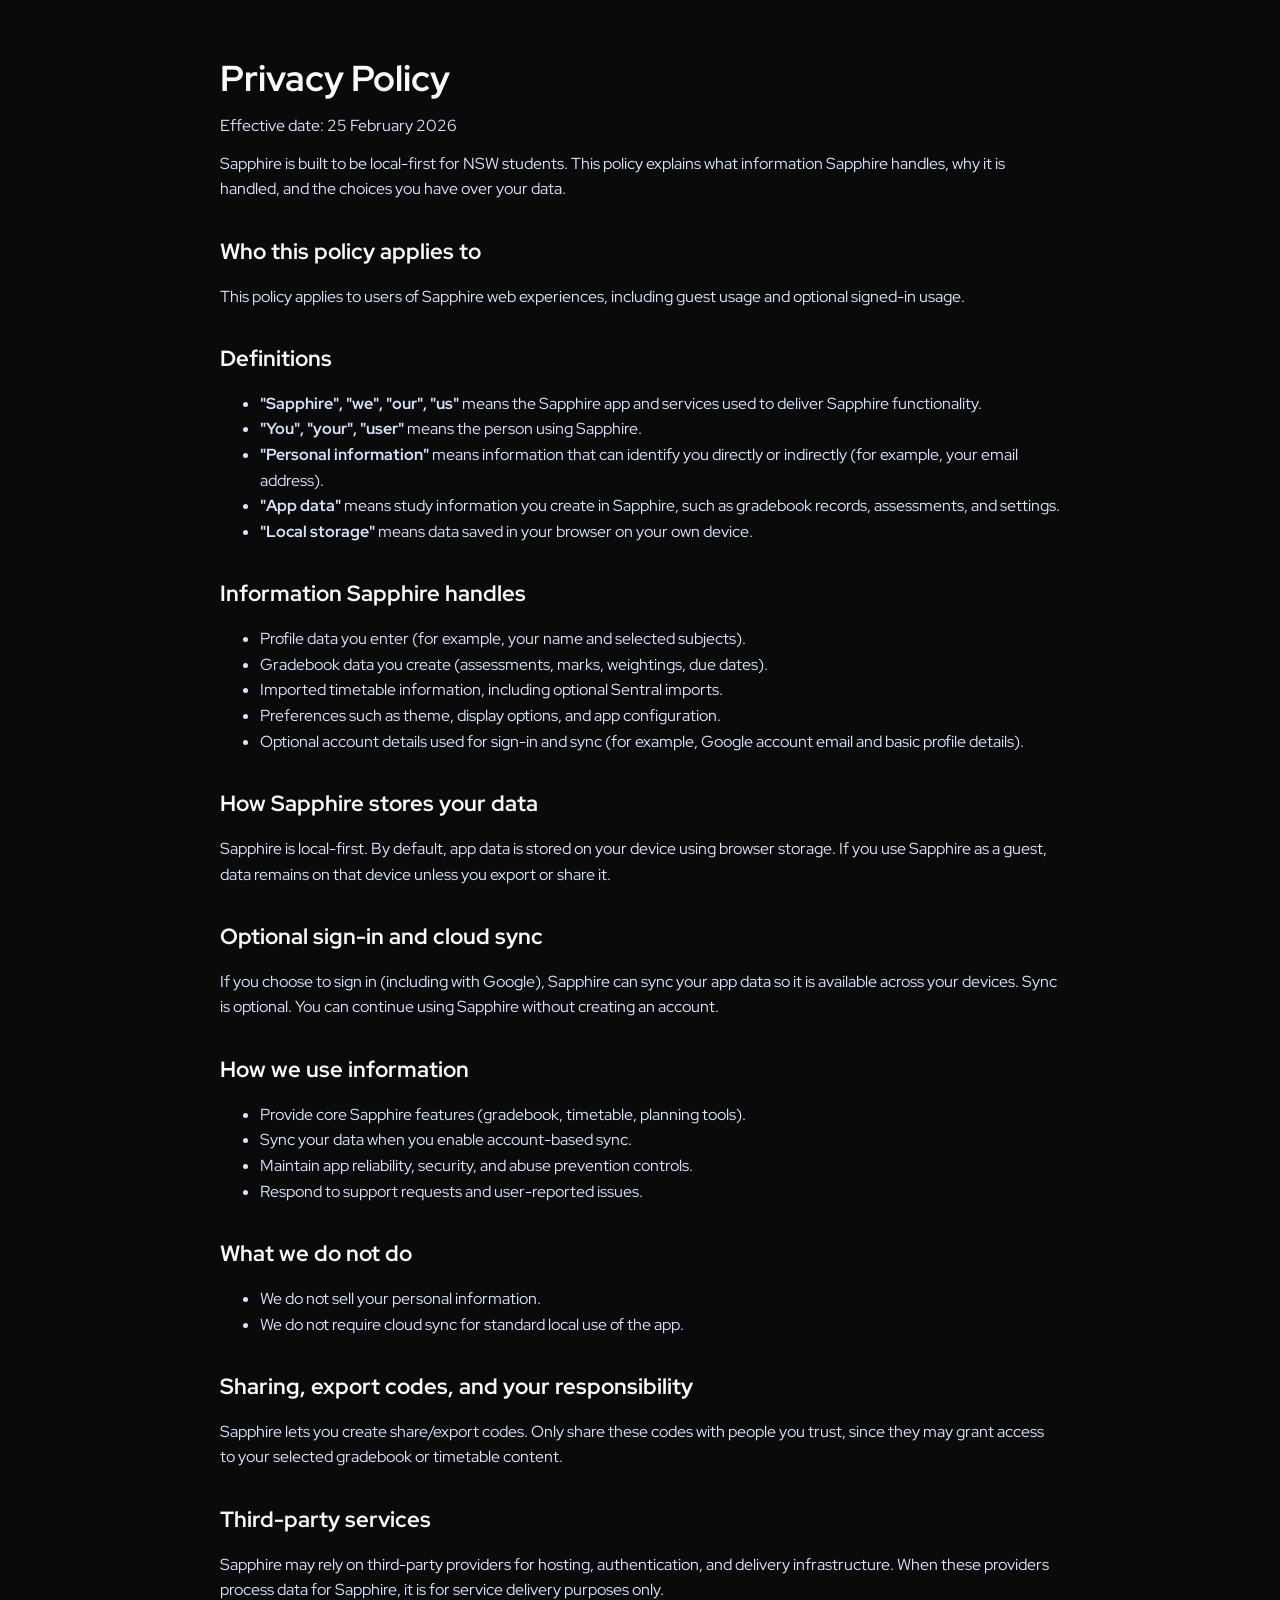
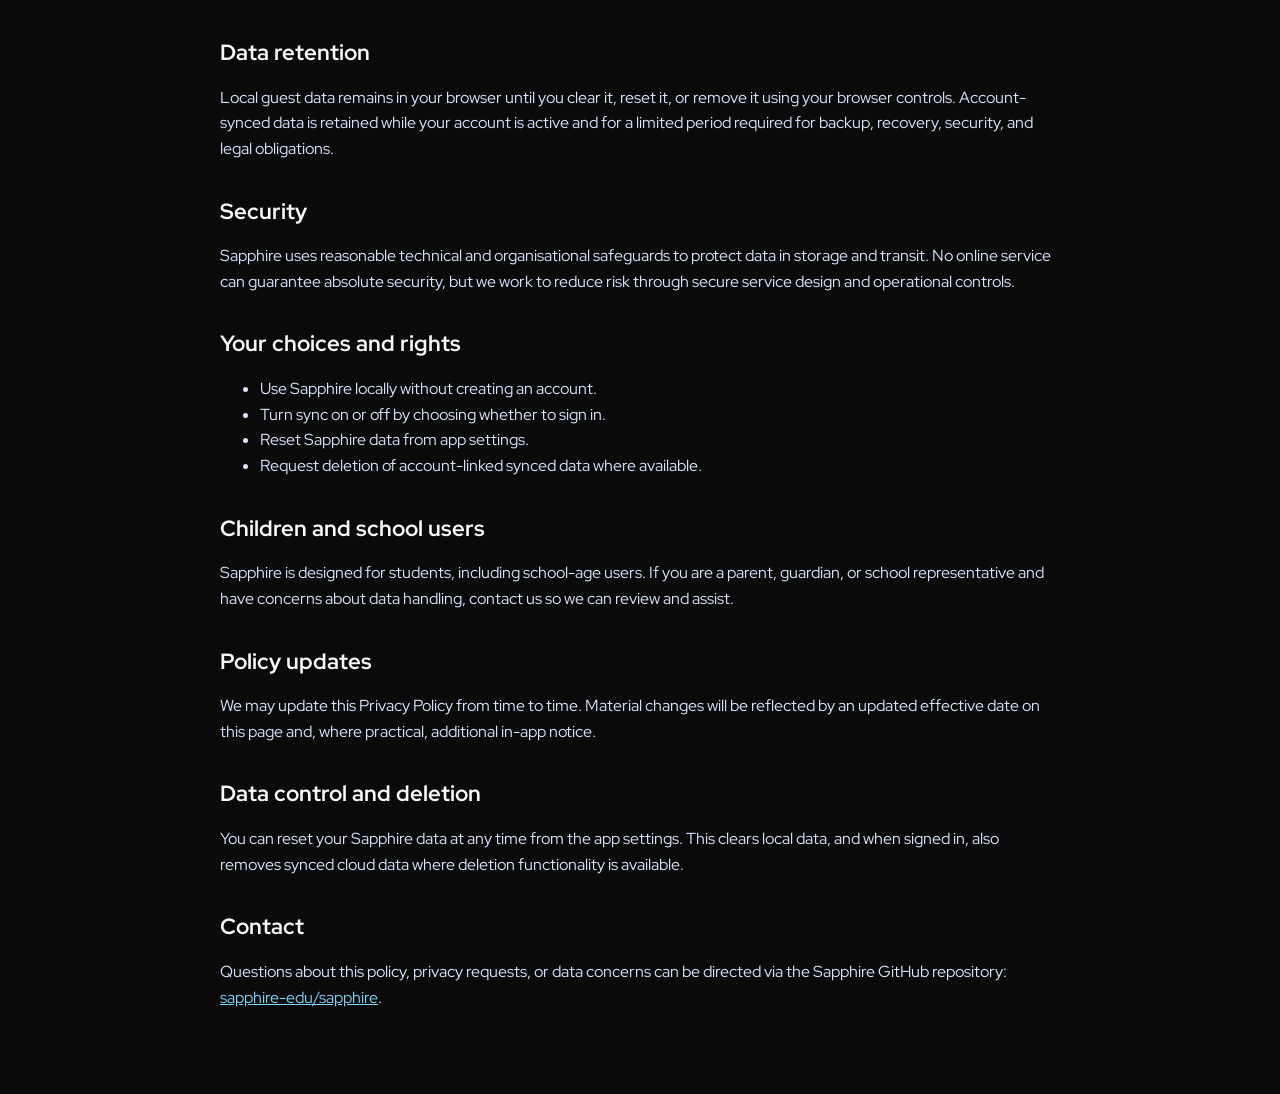
==== privacy.html @ 753c78bb "eyah" ====
<!doctype html>
<html lang="en">
  <head>
    <meta charset="UTF-8" />
    <meta name="viewport" content="width=device-width, initial-scale=1.0" />
    <title>Sapphire Privacy Policy</title>
    <link rel="icon" href="favicon.png" />
    <link
      rel="stylesheet"
      href="https://fonts.googleapis.com/css2?family=Inter:wght@400;500;600;700;800&display=swap"
    />
    <link
      rel="stylesheet"
      href="https://fonts.googleapis.com/css2?family=Red+Hat+Display:wght@400;500;600;700;800&display=swap"
    />
    <link rel="stylesheet" href="style.css" />
  </head>
  <body>
    <main>
      <h1>Privacy Policy</h1>
      <p>Effective date: 25 February 2026</p>
      <p>
        Sapphire is built to be local-first for NSW students. This policy
        explains what information Sapphire handles, why it is handled, and the
        choices you have over your data.
      </p>

      <h2>Who this policy applies to</h2>
      <p>
        This policy applies to users of Sapphire web experiences, including
        guest usage and optional signed-in usage.
      </p>

      <h2>Definitions</h2>
      <ul>
        <li>
          <strong>"Sapphire", "we", "our", "us"</strong> means the Sapphire app
          and services used to deliver Sapphire functionality.
        </li>
        <li>
          <strong>"You", "your", "user"</strong> means the person using
          Sapphire.
        </li>
        <li>
          <strong>"Personal information"</strong> means information that can
          identify you directly or indirectly (for example, your email address).
        </li>
        <li>
          <strong>"App data"</strong> means study information you create in
          Sapphire, such as gradebook records, assessments, and settings.
        </li>
        <li>
          <strong>"Local storage"</strong> means data saved in your browser on
          your own device.
        </li>
      </ul>

      <h2>Information Sapphire handles</h2>
      <ul>
        <li>
          Profile data you enter (for example, your name and selected subjects).
        </li>
        <li>
          Gradebook data you create (assessments, marks, weightings, due dates).
        </li>
        <li>
          Imported timetable information, including optional Sentral imports.
        </li>
        <li>
          Preferences such as theme, display options, and app configuration.
        </li>
        <li>
          Optional account details used for sign-in and sync (for example,
          Google account email and basic profile details).
        </li>
      </ul>

      <h2>How Sapphire stores your data</h2>
      <p>
        Sapphire is local-first. By default, app data is stored on your device
        using browser storage. If you use Sapphire as a guest, data remains on
        that device unless you export or share it.
      </p>

      <h2>Optional sign-in and cloud sync</h2>
      <p>
        If you choose to sign in (including with Google), Sapphire can sync your
        app data so it is available across your devices. Sync is optional. You
        can continue using Sapphire without creating an account.
      </p>

      <h2>How we use information</h2>
      <ul>
        <li>
          Provide core Sapphire features (gradebook, timetable, planning tools).
        </li>
        <li>Sync your data when you enable account-based sync.</li>
        <li>
          Maintain app reliability, security, and abuse prevention controls.
        </li>
        <li>Respond to support requests and user-reported issues.</li>
      </ul>

      <h2>What we do not do</h2>
      <ul>
        <li>We do not sell your personal information.</li>
        <li>We do not require cloud sync for standard local use of the app.</li>
      </ul>

      <h2>Sharing, export codes, and your responsibility</h2>
      <p>
        Sapphire lets you create share/export codes. Only share these codes with
        people you trust, since they may grant access to your selected gradebook
        or timetable content.
      </p>

      <h2>Third-party services</h2>
      <p>
        Sapphire may rely on third-party providers for hosting, authentication,
        and delivery infrastructure. When these providers process data for
        Sapphire, it is for service delivery purposes only.
      </p>

      <h2>Data retention</h2>
      <p>
        Local guest data remains in your browser until you clear it, reset it,
        or remove it using your browser controls. Account-synced data is
        retained while your account is active and for a limited period required
        for backup, recovery, security, and legal obligations.
      </p>

      <h2>Security</h2>
      <p>
        Sapphire uses reasonable technical and organisational safeguards to
        protect data in storage and transit. No online service can guarantee
        absolute security, but we work to reduce risk through secure service
        design and operational controls.
      </p>

      <h2>Your choices and rights</h2>
      <ul>
        <li>Use Sapphire locally without creating an account.</li>
        <li>Turn sync on or off by choosing whether to sign in.</li>
        <li>Reset Sapphire data from app settings.</li>
        <li>Request deletion of account-linked synced data where available.</li>
      </ul>

      <h2>Children and school users</h2>
      <p>
        Sapphire is designed for students, including school-age users. If you
        are a parent, guardian, or school representative and have concerns about
        data handling, contact us so we can review and assist.
      </p>

      <h2>Policy updates</h2>
      <p>
        We may update this Privacy Policy from time to time. Material changes
        will be reflected by an updated effective date on this page and, where
        practical, additional in-app notice.
      </p>

      <h2>Data control and deletion</h2>
      <p>
        You can reset your Sapphire data at any time from the app settings. This
        clears local data, and when signed in, also removes synced cloud data
        where deletion functionality is available.
      </p>

      <h2>Contact</h2>
      <p>
        Questions about this policy, privacy requests, or data concerns can be
        directed via the Sapphire GitHub repository:
        <a
          href="https://github.com/sapphire-edu/sapphire"
          target="_blank"
          rel="noopener noreferrer"
          >sapphire-edu/sapphire</a
        >.
      </p>
    </main>
  </body>
</html>
---- style.css ----
:root {
  color-scheme: dark;
}

body {
  margin: 0;
  font-family: "Red Hat Display", "Inter", "Segoe UI", sans-serif;
  background: #0a0a0a;
  color: #f8fafc;
  line-height: 1.6;
}

main {
  max-width: 840px;
  margin: 0 auto;
  padding: 56px 24px 72px;
}

h1,
h2 {
  line-height: 1.25;
}

h1 {
  margin: 0 0 8px;
  font-size: 36px;
}

h2 {
  margin-top: 36px;
  font-size: 22px;
}

p,
ul {
  margin: 12px 0;
  color: #dbe4ff;
}

a {
  color: #7dd3fc;
}
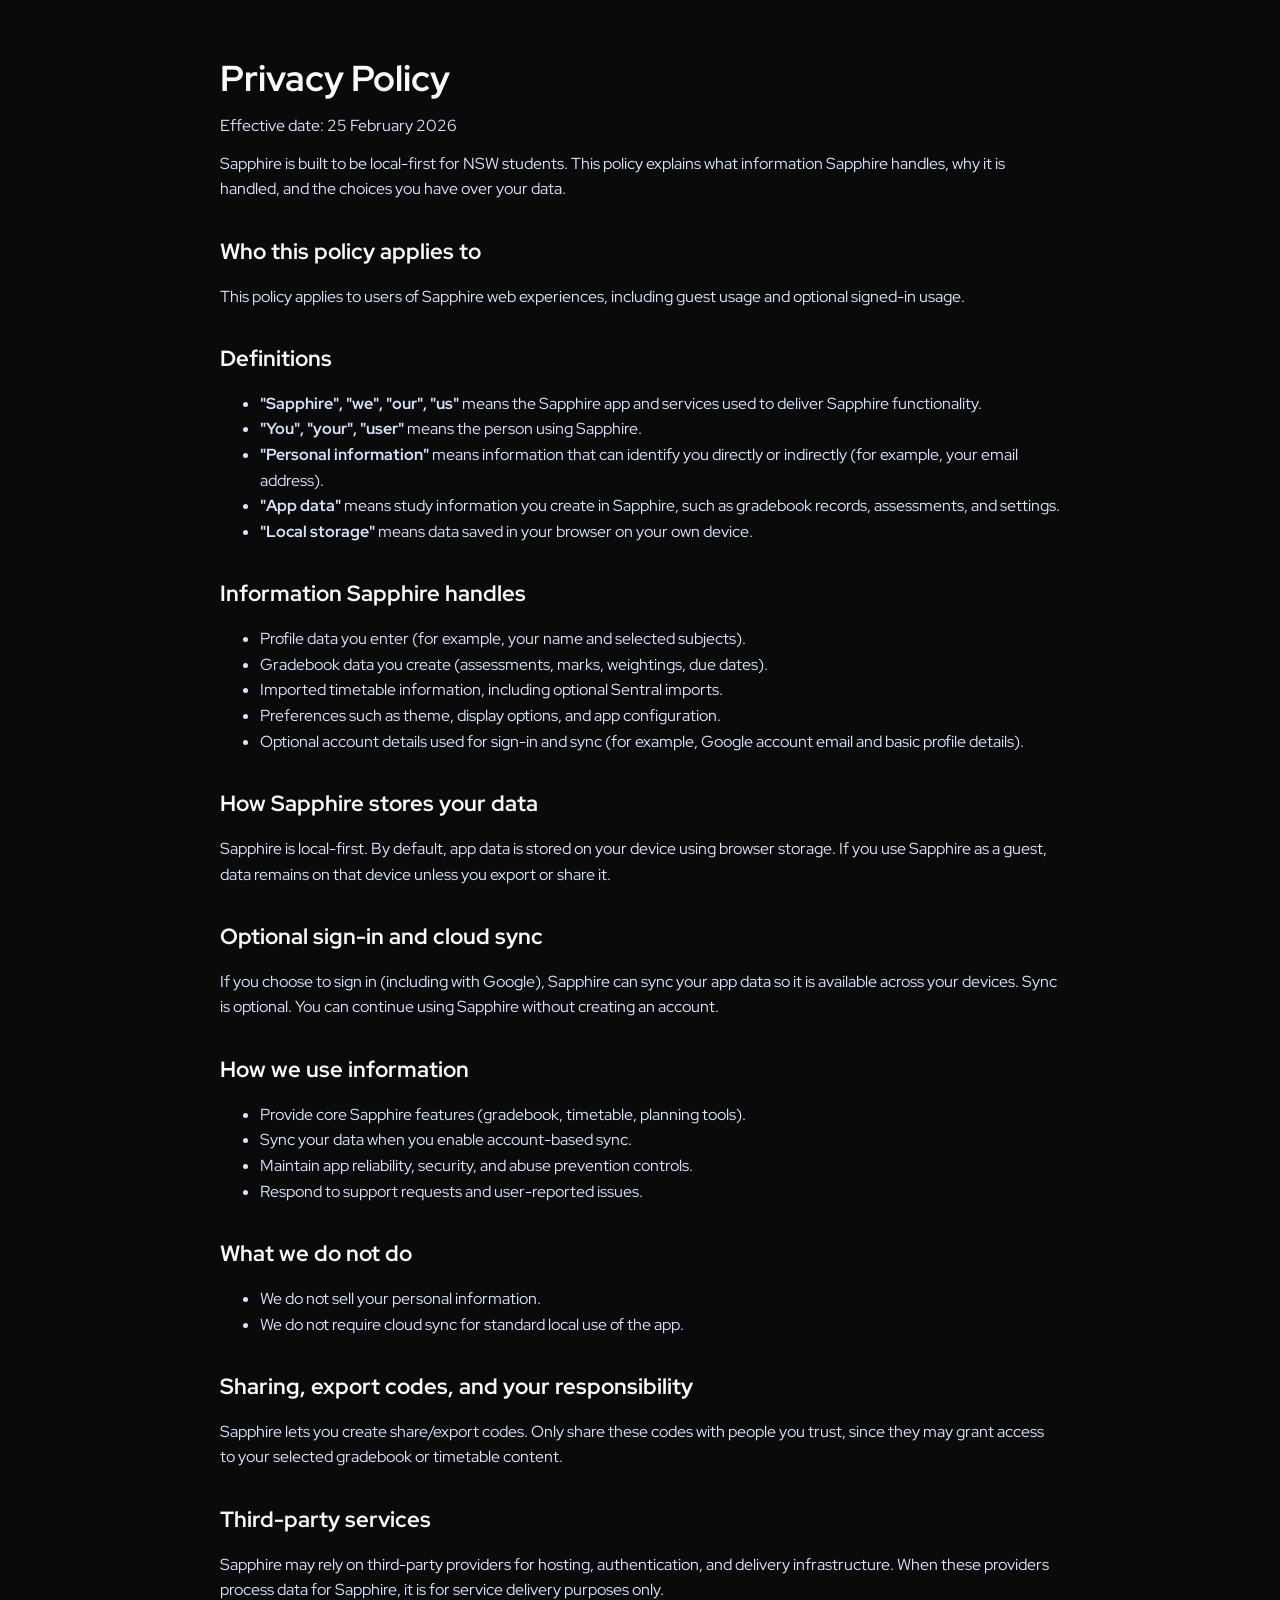
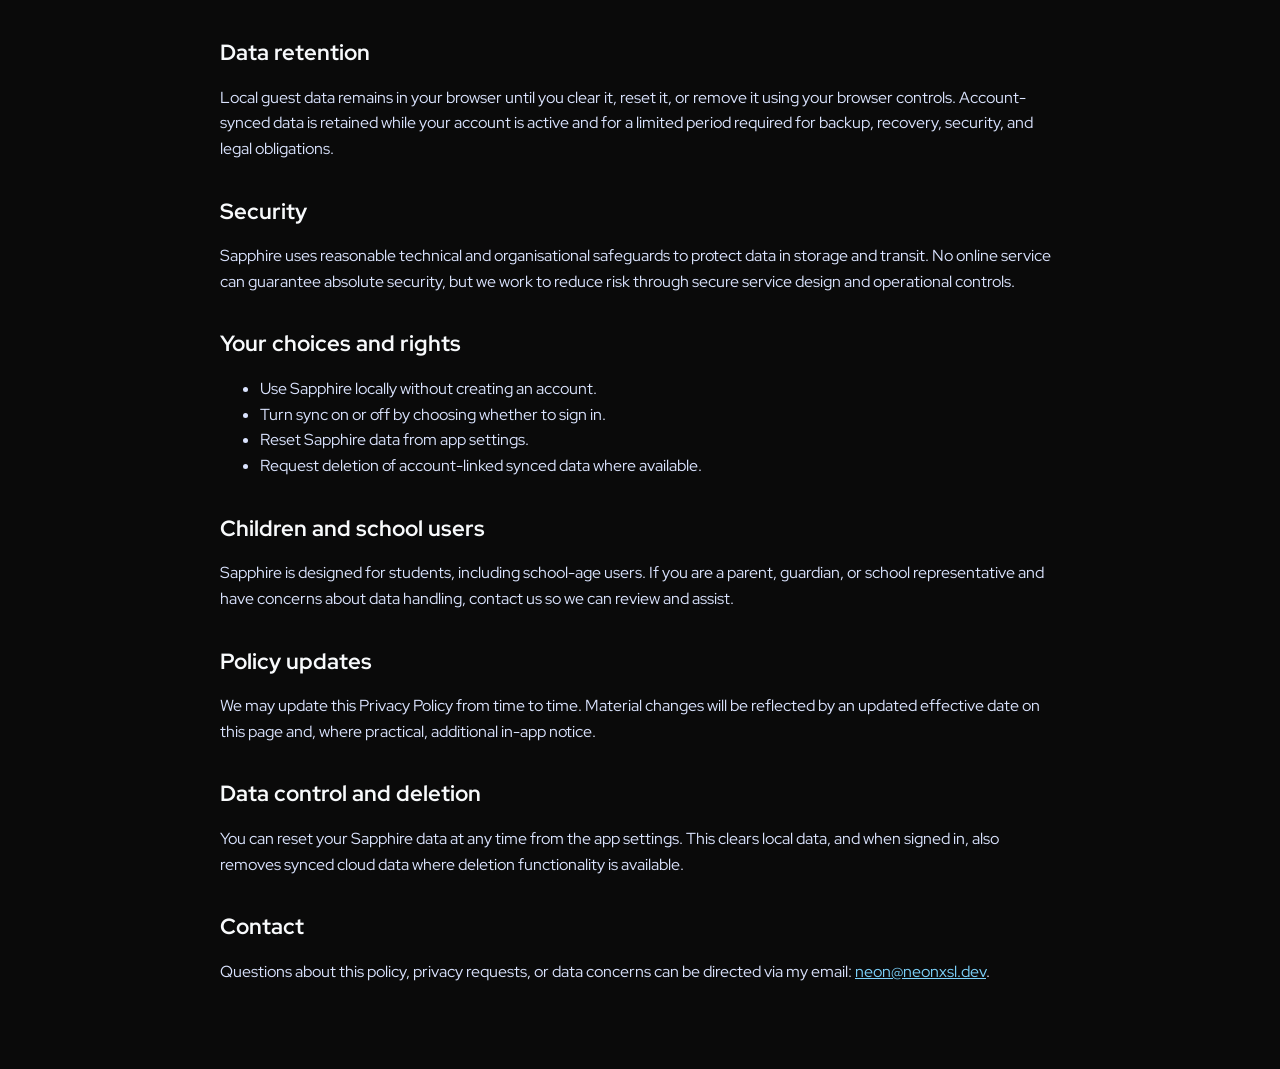
==== commit fdadce81: "Update contact method in privacy policy" ====
--- a/privacy.html
+++ b/privacy.html
@@ -169,14 +169,14 @@
       <h2>Contact</h2>
       <p>
         Questions about this policy, privacy requests, or data concerns can be
-        directed via the Sapphire GitHub repository:
+        directed via my email:
         <a
-          href="https://github.com/sapphire-edu/sapphire"
+          href="mailto:neon@neonxsl.dev"
           target="_blank"
           rel="noopener noreferrer"
-          >sapphire-edu/sapphire</a
+          >neon@neonxsl.dev</a
         >.
       </p>
     </main>
   </body>
-</html>+</html>
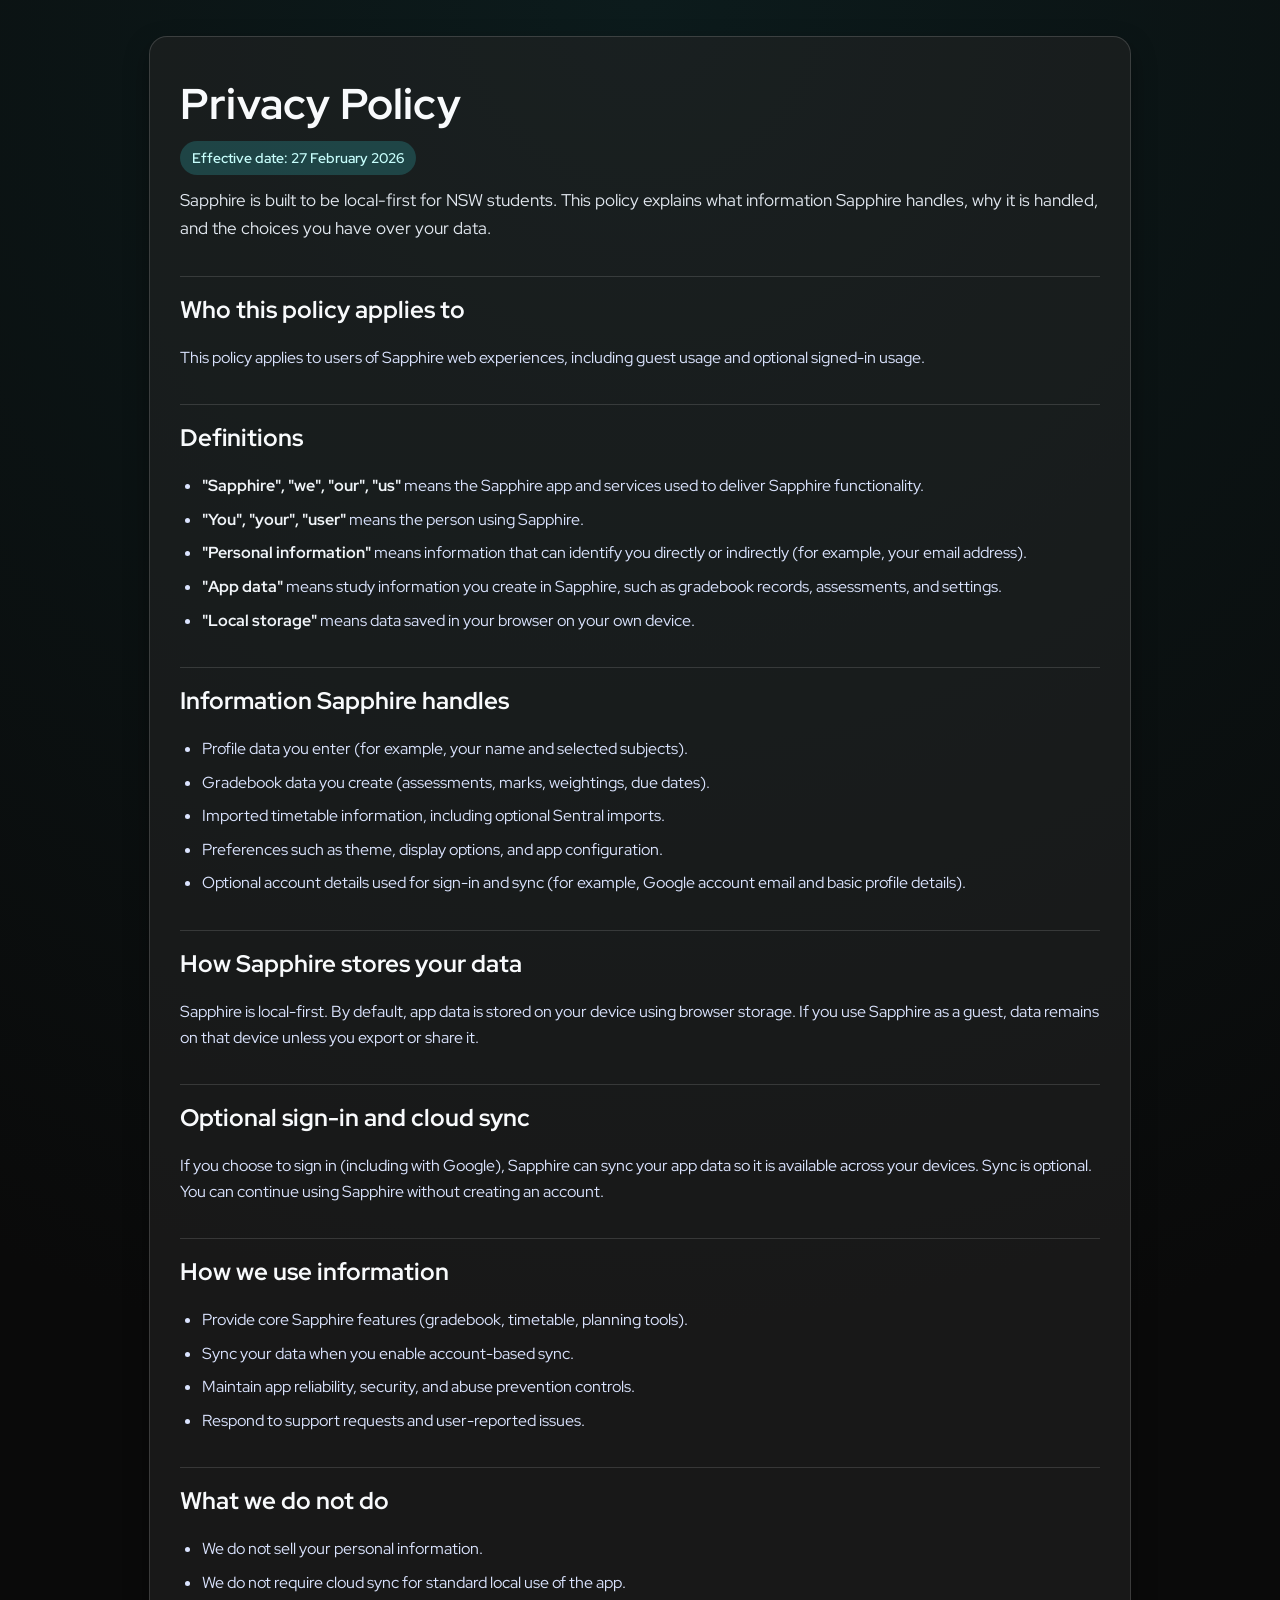
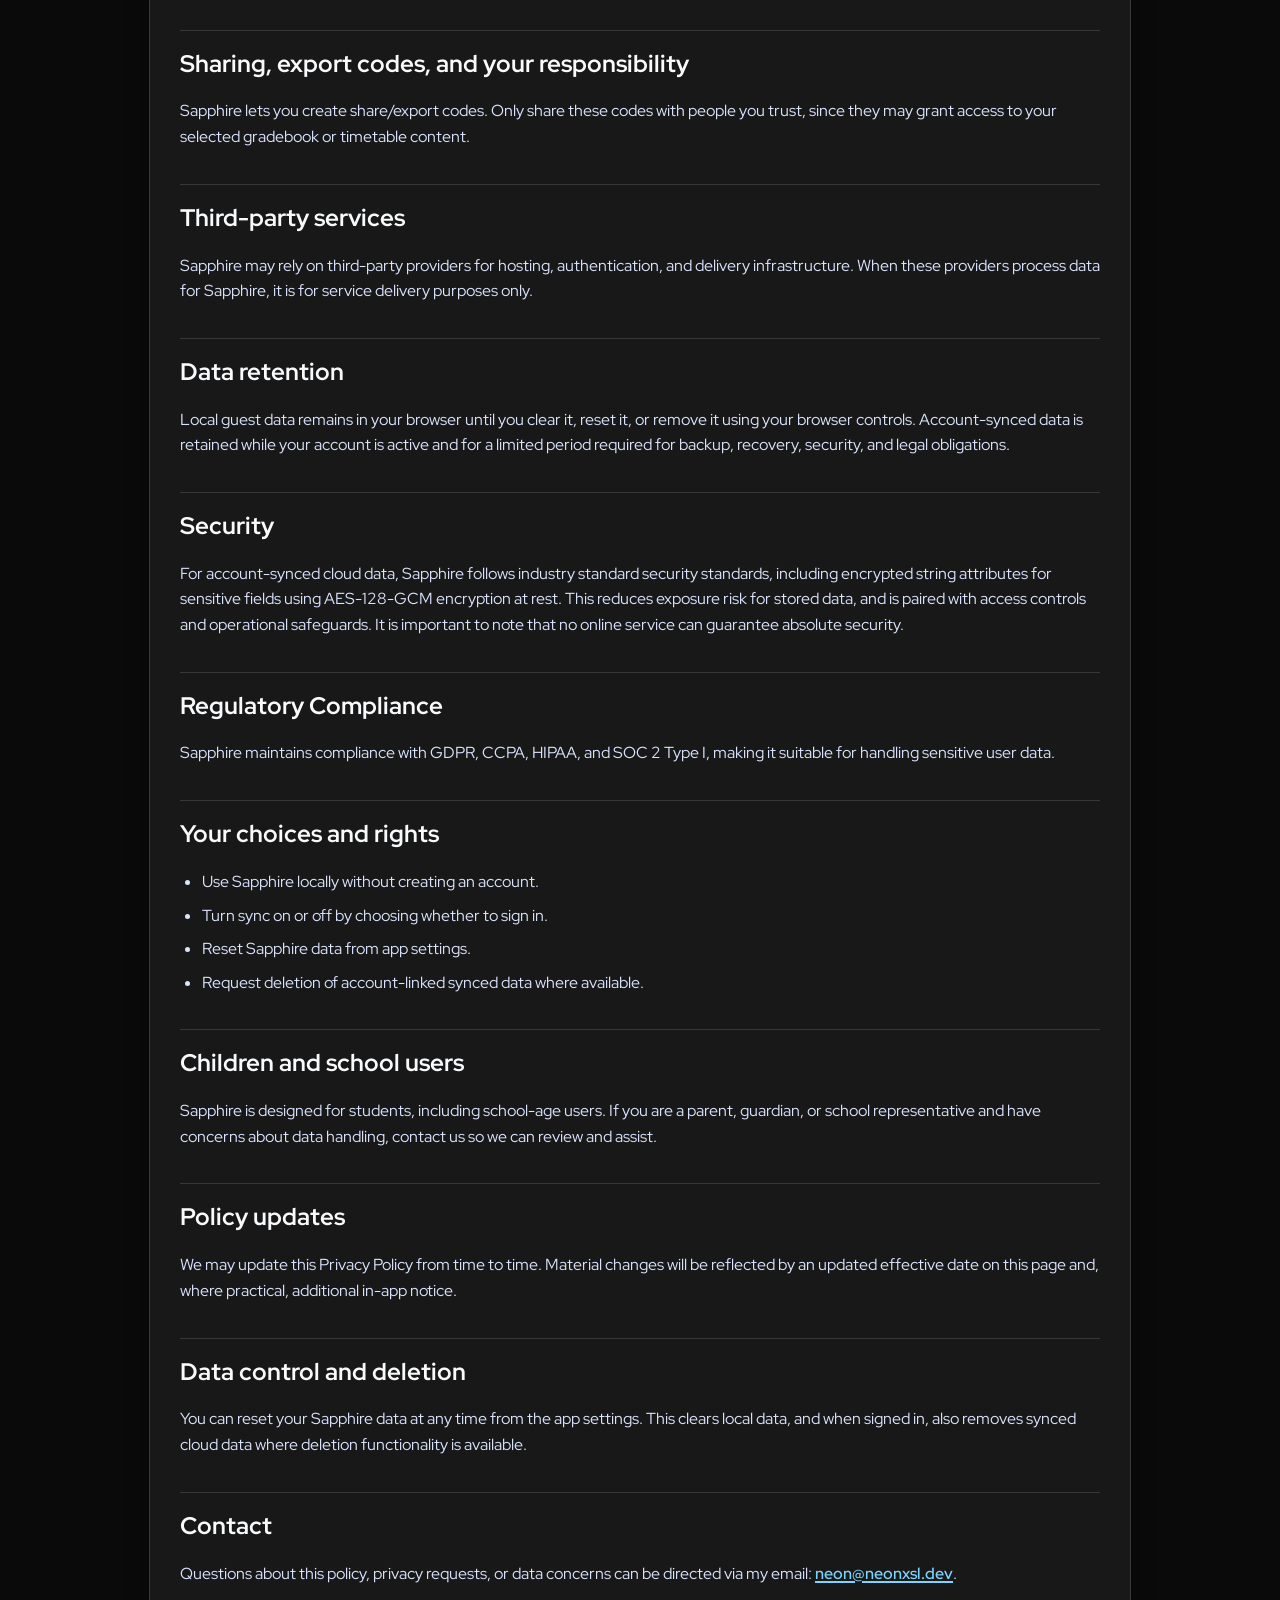
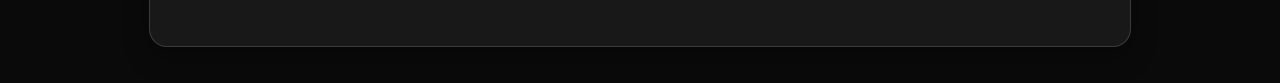
==== commit 7eb479bd: "Update Privacy Policy" ====
--- a/privacy.html
+++ b/privacy.html
@@ -15,15 +15,17 @@
     />
     <link rel="stylesheet" href="style.css" />
   </head>
-  <body>
+  <body class="privacy-page">
     <main>
+      <header class="policy-header">
       <h1>Privacy Policy</h1>
-      <p>Effective date: 25 February 2026</p>
-      <p>
+      <p class="effective-date">Effective date: 27 February 2026</p>
+      <p class="lead">
         Sapphire is built to be local-first for NSW students. This policy
         explains what information Sapphire handles, why it is handled, and the
         choices you have over your data.
       </p>
+      </header>
 
       <h2>Who this policy applies to</h2>
       <p>
@@ -131,10 +133,18 @@
 
       <h2>Security</h2>
       <p>
-        Sapphire uses reasonable technical and organisational safeguards to
-        protect data in storage and transit. No online service can guarantee
-        absolute security, but we work to reduce risk through secure service
-        design and operational controls.
+        For account-synced cloud data, Sapphire follows industry standard security
+        standards, including encrypted string attributes for sensitive fields
+        using AES-128-GCM encryption at rest. This reduces exposure risk for
+        stored data, and is paired with access controls and operational
+        safeguards. It is important to note that no online service can 
+        guarantee absolute security.
+      </p>
+
+      <h2>Regulatory Compliance</h2>
+      <p>
+        Sapphire maintains compliance with GDPR, CCPA, HIPAA, and SOC 2 Type
+        I, making it suitable for handling sensitive user data.
       </p>
 
       <h2>Your choices and rights</h2>
@@ -172,8 +182,6 @@
         directed via my email:
         <a
           href="mailto:neon@neonxsl.dev"
-          target="_blank"
-          rel="noopener noreferrer"
           >neon@neonxsl.dev</a
         >.
       </p>
--- a/style.css
+++ b/style.css
@@ -39,4 +39,93 @@
 
 a {
   color: #7dd3fc;
+}
+
+.privacy-page {
+  background: radial-gradient(circle at top, #0c1b1c 0%, #0a0a0a 42%);
+}
+
+.privacy-page main {
+  max-width: 920px;
+  margin: 36px auto;
+  padding: 40px 30px 48px;
+  background: rgba(38, 38, 38, 0.55);
+  border: 1px solid rgba(184, 184, 184, 0.22);
+  border-radius: 18px;
+  box-shadow: 0 10px 24px rgba(0, 0, 0, 0.35);
+}
+
+.privacy-page .policy-header {
+  margin-bottom: 8px;
+}
+
+.privacy-page h1 {
+  margin-bottom: 10px;
+  font-size: clamp(2rem, 4vw, 2.7rem);
+  letter-spacing: 0.2px;
+}
+
+.privacy-page .effective-date {
+  display: inline-block;
+  margin: 0 0 12px;
+  padding: 6px 12px;
+  border-radius: 999px;
+  font-size: 14px;
+  font-weight: 600;
+  color: #c7fefc;
+  background: rgba(59, 240, 246, 0.18);
+}
+
+.privacy-page .lead {
+  margin-top: 0;
+  font-size: 17px;
+  color: #e2e8f0;
+}
+
+.privacy-page h2 {
+  margin-top: 34px;
+  padding-top: 18px;
+  border-top: 1px solid rgba(182, 182, 182, 0.2);
+  font-size: 24px;
+  color: #f8fafc;
+}
+
+.privacy-page p,
+.privacy-page ul {
+  font-size: 16px;
+  color: #dbe4ff;
+}
+
+.privacy-page ul {
+  padding-left: 1.35rem;
+}
+
+.privacy-page li {
+  margin: 8px 0;
+}
+
+.privacy-page strong {
+  color: #f1f5f9;
+}
+
+.privacy-page a {
+  font-weight: 600;
+  text-decoration-thickness: 2px;
+  text-underline-offset: 2px;
+}
+
+.privacy-page a:hover {
+  color: #a5f3fc;
+}
+
+@media (max-width: 700px) {
+  .privacy-page main {
+    margin: 12px;
+    padding: 28px 20px 34px;
+    border-radius: 14px;
+  }
+
+  .privacy-page h2 {
+    font-size: 21px;
+  }
 }
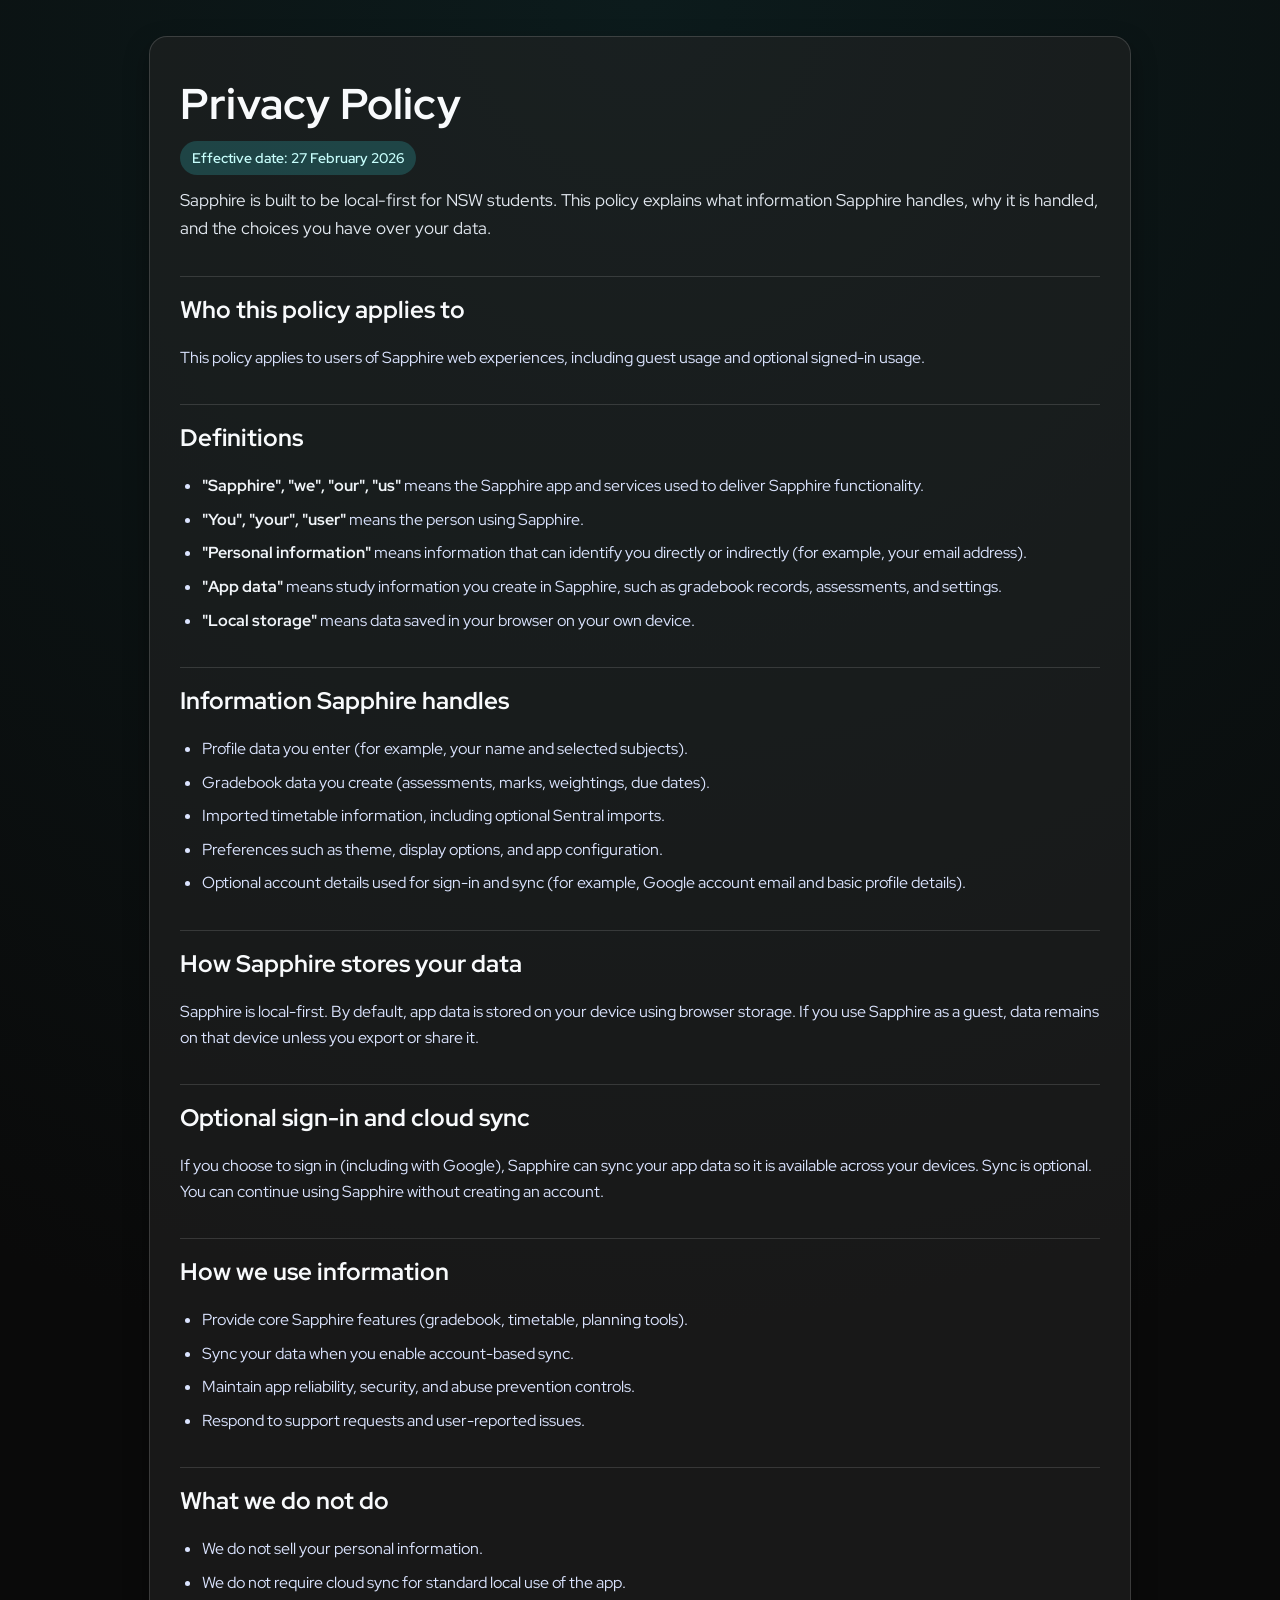
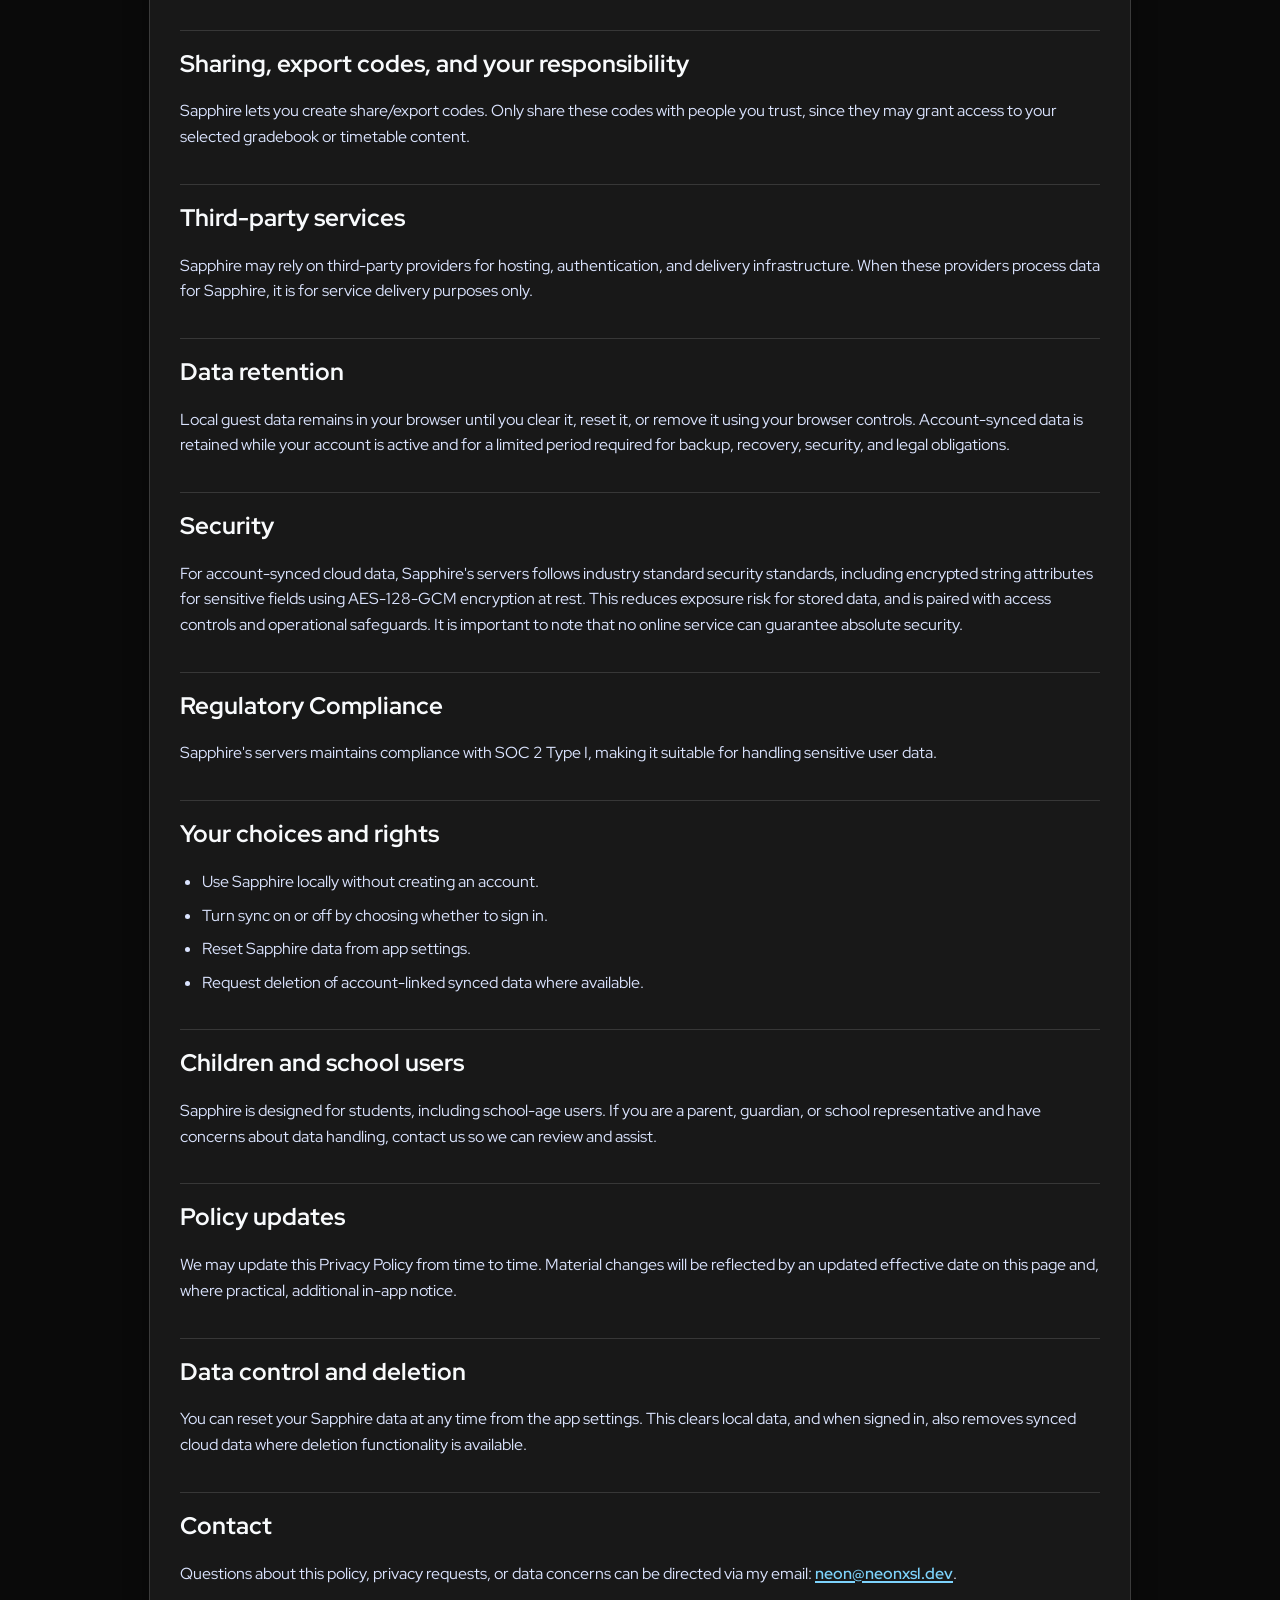
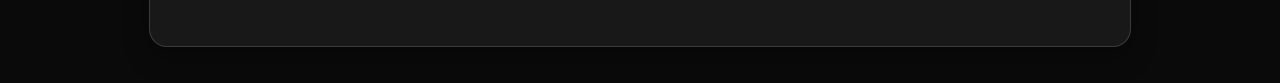
==== commit 24944a47: "Updates to the Website" ====
--- a/privacy.html
+++ b/privacy.html
@@ -133,7 +133,7 @@
 
       <h2>Security</h2>
       <p>
-        For account-synced cloud data, Sapphire follows industry standard security
+        For account-synced cloud data, Sapphire's servers follows industry standard security
         standards, including encrypted string attributes for sensitive fields
         using AES-128-GCM encryption at rest. This reduces exposure risk for
         stored data, and is paired with access controls and operational
@@ -143,8 +143,7 @@
 
       <h2>Regulatory Compliance</h2>
       <p>
-        Sapphire maintains compliance with GDPR, CCPA, HIPAA, and SOC 2 Type
-        I, making it suitable for handling sensitive user data.
+        Sapphire's servers maintains compliance with SOC 2 Type I, making it suitable for handling sensitive user data.
       </p>
 
       <h2>Your choices and rights</h2>
